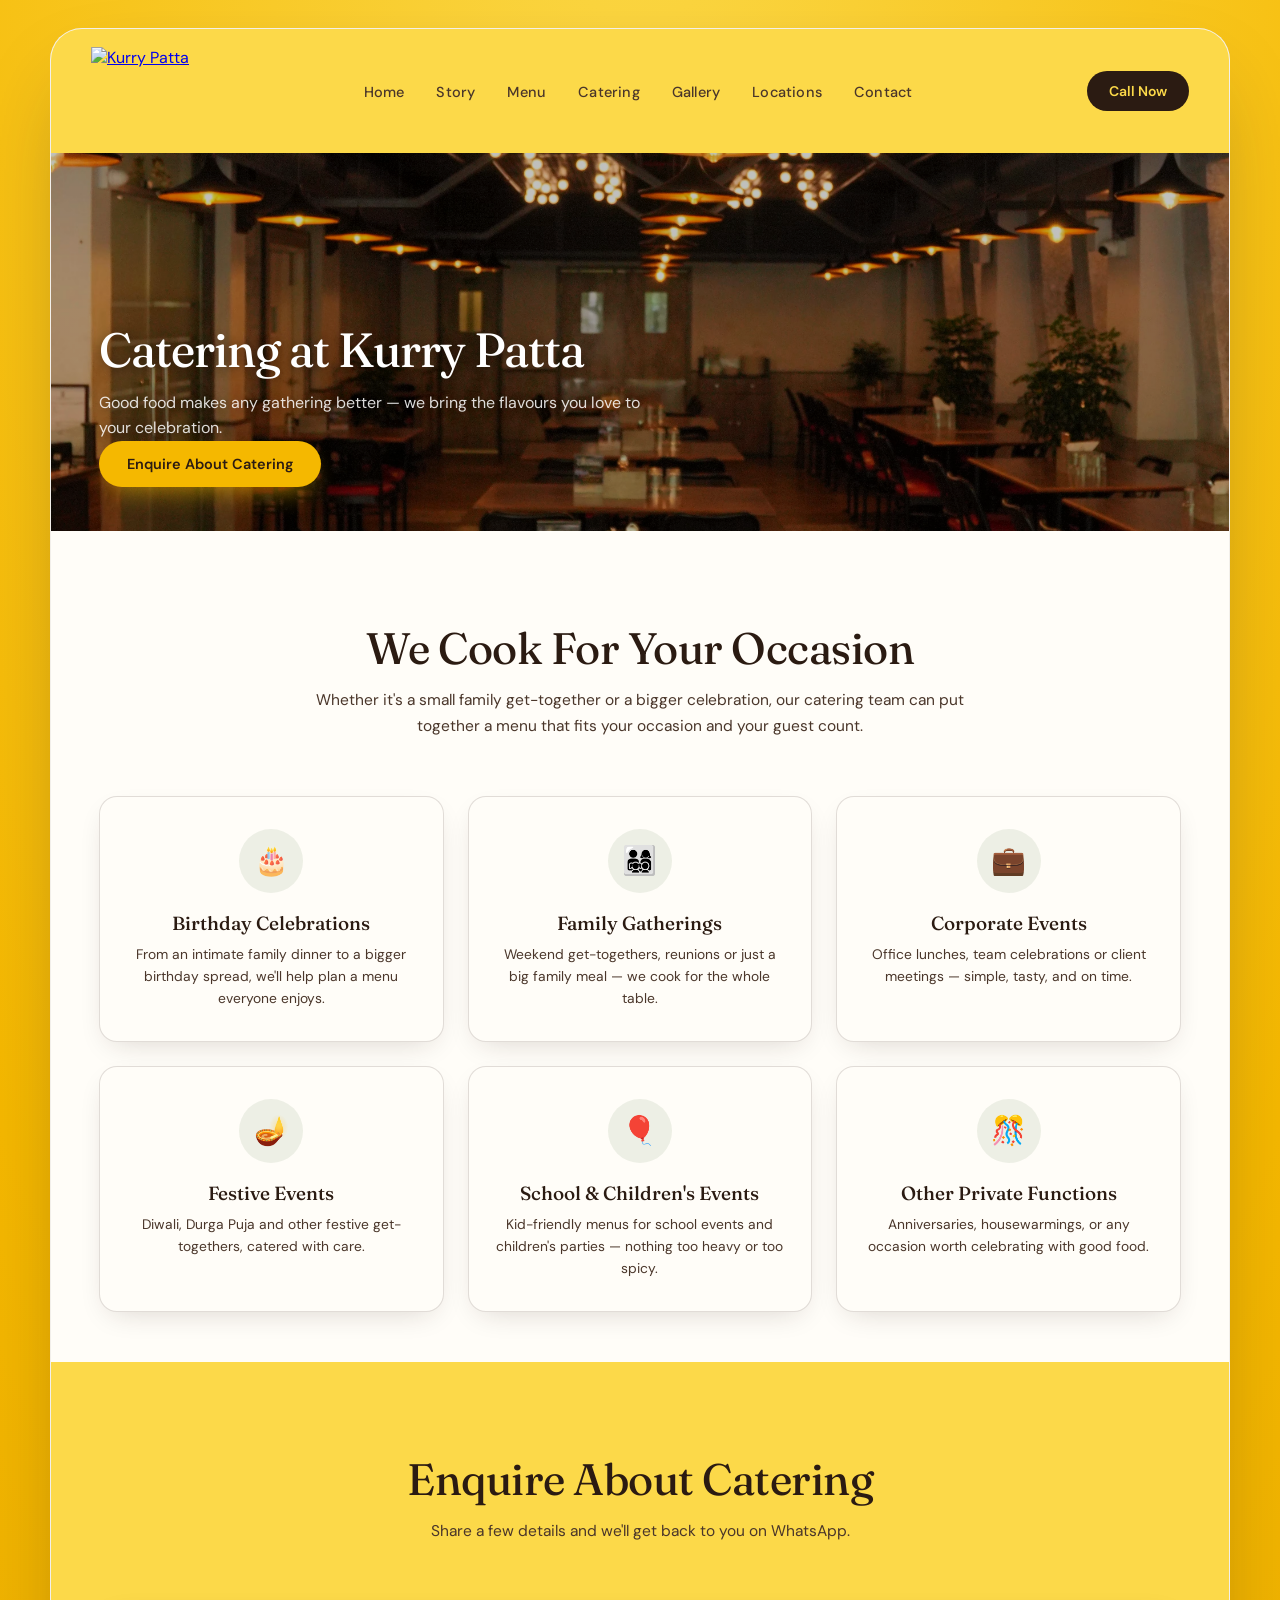
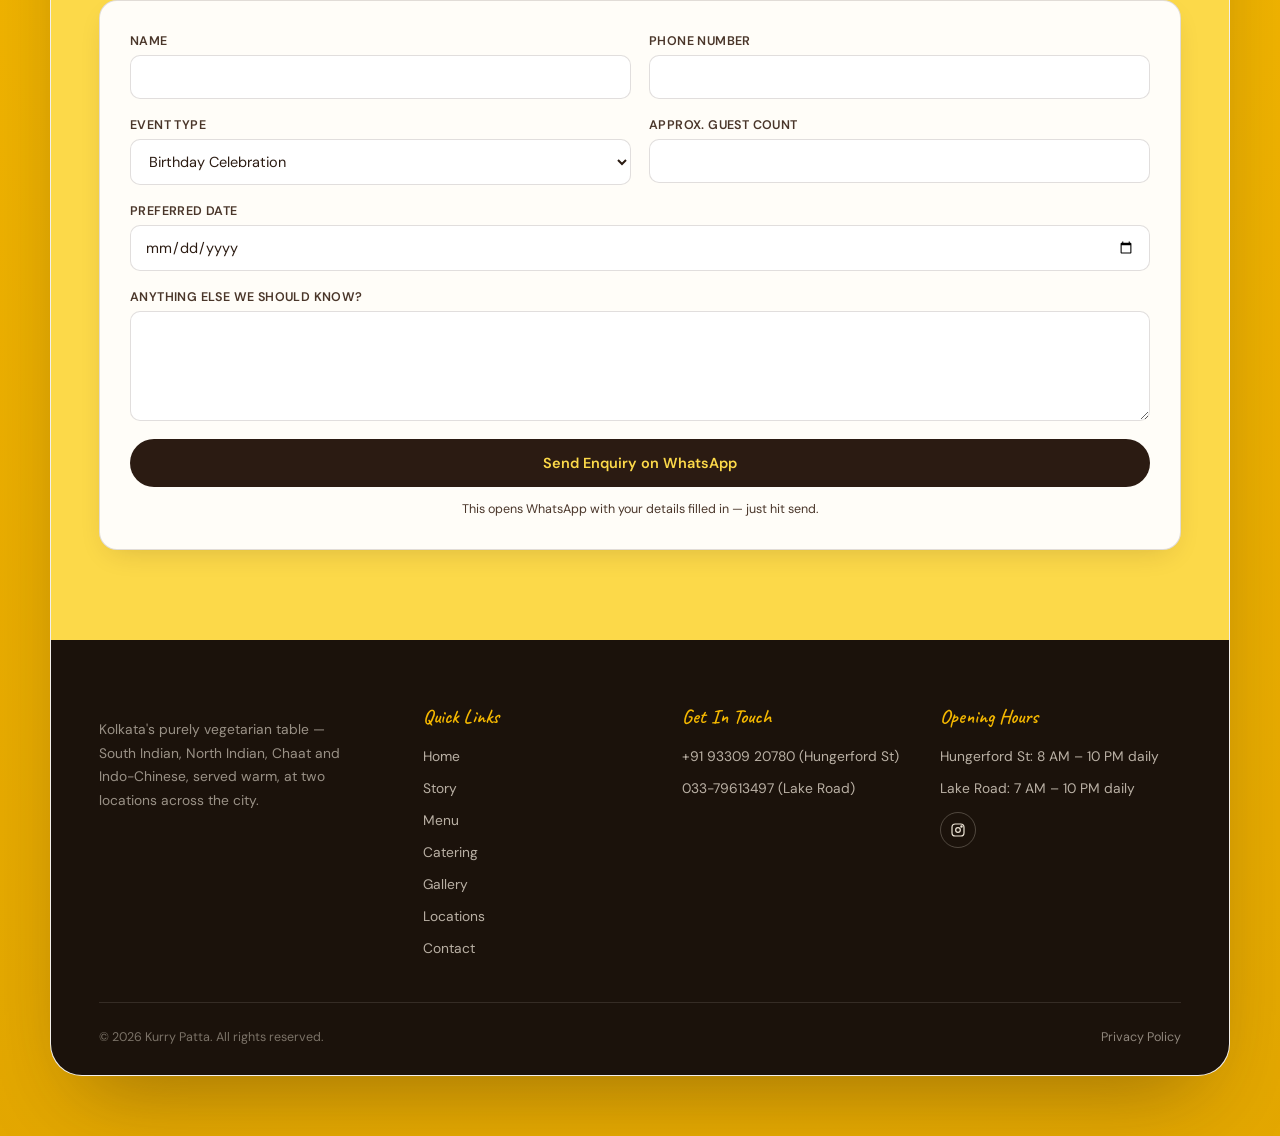
==== catering.html @ 16b78f04 "Update catering.html" ====
<!DOCTYPE html>
<html lang="en">
<head>
<meta charset="UTF-8">
<meta name="viewport" content="width=device-width, initial-scale=1.0">
<title>Catering | Kurry Patta</title>
<meta name="description" content="Kurry Patta catering for birthdays, family gatherings, corporate events, festive occasions, school events and private functions across Kolkata.">
<link rel="canonical" href="https://kurrypata.in/catering.html">
<link rel="preconnect" href="https://fonts.googleapis.com">
<link rel="preconnect" href="https://fonts.gstatic.com" crossorigin>
<link href="https://fonts.googleapis.com/css2?family=Fraunces:ital,opsz,wght@0,9..144,300;0,9..144,450;0,9..144,600;1,9..144,500&family=Caveat:wght@500;600;700&family=DM+Sans:wght@400;500;600&display=swap" rel="stylesheet">
<link rel="stylesheet" href="style.css">
</head>
<body>

<div class="card">

  <!-- NAV -->
  <nav class="nav">
    <div class="nav-logo">
      <a href="index.html"><img src="https://ritam1997-sudo.github.io/schema/kurry-logo-bg-new.png" alt="Kurry Patta"></a>
    </div>
    <ul class="nav-links">
      <li><a href="index.html">Home</a></li>
      <li><a href="story.html">Story</a></li>
      <li><a href="menu.html">Menu</a></li>
      <li><a href="catering.html">Catering</a></li>
      <li><a href="gallery.html">Gallery</a></li>
      <li><a href="index.html#visit">Locations</a></li>
      <li><a href="contact.html">Contact</a></li>
    </ul>
    <button class="nav-toggle" aria-label="Toggle menu" aria-expanded="false">
      <span></span><span></span><span></span>
    </button>
    <a href="tel:+919330920780" class="nav-cta">Call Now</a>
  </nav>

  <!-- PAGE HERO -->
  <!-- PENDING: replace with an actual Kurry Patta catering photo from client's shared folder -->
  <header class="hero page-hero">
    <img src="https://ritam1997-sudo.github.io/kurry-patta/kurry-in-3.avif" alt="Catering at Kurry Patta">
    <div class="hero-content">
      <h1>Catering at Kurry Patta</h1>
      <p>Good food makes any gathering better — we bring the flavours you love to your celebration.</p>
      <div class="hero-btns">
        <a href="#enquiry" class="btn-primary">Enquire About Catering</a>
      </div>
    </div>
  </header>

  <!-- INTRO -->
  <section style="padding-bottom:50px;">
    <div class="section-head">
      <h2>We Cook For Your Occasion</h2>
      <p>Whether it's a small family get-together or a bigger celebration, our catering team can put together a menu that fits your occasion and your guest count.</p>
    </div>

    <div class="icon-grid">
      <div class="icon-card">
        <div class="icon-glyph">🎂</div>
        <h3>Birthday Celebrations</h3>
        <p>From an intimate family dinner to a bigger birthday spread, we'll help plan a menu everyone enjoys.</p>
      </div>
      <div class="icon-card">
        <div class="icon-glyph">👨‍👩‍👧‍👦</div>
        <h3>Family Gatherings</h3>
        <p>Weekend get-togethers, reunions or just a big family meal — we cook for the whole table.</p>
      </div>
      <div class="icon-card">
        <div class="icon-glyph">💼</div>
        <h3>Corporate Events</h3>
        <p>Office lunches, team celebrations or client meetings — simple, tasty, and on time.</p>
      </div>
      <div class="icon-card">
        <div class="icon-glyph">🪔</div>
        <h3>Festive Events</h3>
        <p>Diwali, Durga Puja and other festive get-togethers, catered with care.</p>
      </div>
      <div class="icon-card">
        <div class="icon-glyph">🎈</div>
        <h3>School & Children's Events</h3>
        <p>Kid-friendly menus for school events and children's parties — nothing too heavy or too spicy.</p>
      </div>
      <div class="icon-card">
        <div class="icon-glyph">🎊</div>
        <h3>Other Private Functions</h3>
        <p>Anniversaries, housewarmings, or any occasion worth celebrating with good food.</p>
      </div>
    </div>
  </section>

  <!-- ENQUIRY FORM -->
  <section id="enquiry" style="background: var(--ivory);">
    <div class="section-head">
      <h2>Enquire About Catering</h2>
      <p>Share a few details and we'll get back to you on WhatsApp.</p>
    </div>

    <form class="simple-form whatsapp-form" data-whatsapp="918910767125">
      <div class="form-row">
        <div class="form-field">
          <label for="cat-name">Name</label>
          <input type="text" id="cat-name" name="name" data-label="Name" required>
        </div>
        <div class="form-field">
          <label for="cat-phone">Phone Number</label>
          <input type="tel" id="cat-phone" name="phone" data-label="Phone" required>
        </div>
      </div>
      <div class="form-row">
        <div class="form-field">
          <label for="cat-event">Event Type</label>
          <select id="cat-event" name="event_type" data-label="Event Type">
            <option>Birthday Celebration</option>
            <option>Family Gathering</option>
            <option>Corporate Event</option>
            <option>Festive Event</option>
            <option>School / Children's Event</option>
            <option>Other Private Function</option>
          </select>
        </div>
        <div class="form-field">
          <label for="cat-guests">Approx. Guest Count</label>
          <input type="number" id="cat-guests" name="guests" data-label="Guests" min="1">
        </div>
      </div>
      <div class="form-row">
        <div class="form-field full">
          <label for="cat-date">Preferred Date</label>
          <input type="date" id="cat-date" name="date" data-label="Preferred Date">
        </div>
      </div>
      <div class="form-row">
        <div class="form-field full">
          <label for="cat-message">Anything Else We Should Know?</label>
          <textarea id="cat-message" name="message" data-label="Message" rows="4"></textarea>
        </div>
      </div>
      <button type="submit">Send Enquiry on WhatsApp</button>
      <p class="form-note">This opens WhatsApp with your details filled in — just hit send.</p>
    </form>
  </section>

  <!-- FOOTER -->
  <footer>
    <div class="footer-grid">
      <div class="footer-brand">
        <img src="https://ritam1997-sudo.github.io/schema/footer_logo-removebg-preview.png" alt="Kurry Patta" onerror="this.style.display='none'">
        <p>Kolkata's purely vegetarian table — South Indian, North Indian, Chaat and Indo-Chinese, served warm, at two locations across the city.</p>
      </div>
      <div class="footer-col">
        <h4>Quick Links</h4>
        <ul>
          <li><a href="index.html">Home</a></li>
          <li><a href="story.html">Story</a></li>
          <li><a href="menu.html">Menu</a></li>
          <li><a href="catering.html">Catering</a></li>
          <li><a href="gallery.html">Gallery</a></li>
          <li><a href="index.html#visit">Locations</a></li>
          <li><a href="contact.html">Contact</a></li>
        </ul>
      </div>
      <div class="footer-col">
        <h4>Get In Touch</h4>
        <ul>
          <li><a href="tel:+919330920780">+91 93309 20780 (Hungerford St)</a></li>
          <li><a href="tel:+913379613497">033-79613497 (Lake Road)</a></li>
        </ul>
      </div>
      <div class="footer-col">
        <h4>Opening Hours</h4>
        <ul>
          <li><span>Hungerford St: 8 AM – 10 PM daily</span></li>
          <li><span>Lake Road: 7 AM – 10 PM daily</span></li>
        </ul>
        <div class="footer-social" style="margin-top:14px;">
          <a href="#" aria-label="Instagram">
            <svg width="16" height="16" viewBox="0 0 24 24" fill="none" stroke="currentColor" stroke-width="1.8"><rect x="3" y="3" width="18" height="18" rx="5"/><circle cx="12" cy="12" r="3.5"/><circle cx="17.2" cy="6.8" r="1"/></svg>
          </a>
        </div>
      </div>
    </div>
    <div class="footer-bottom">
      <p>© 2026 Kurry Patta. All rights reserved.</p>
      <div class="legal-links">
        <a href="privacy.html">Privacy Policy</a>
      </div>
    </div>
  </footer>

</div>

<!-- MOBILE-ONLY: WhatsApp + Call buttons -->
<div class="mobile-contact-btns">
  <a href="https://wa.me/919330920780" class="btn-whatsapp" aria-label="Chat on WhatsApp" target="_blank" rel="noopener">
    <svg viewBox="0 0 24 24" fill="#fff"><path d="M17.5 14.4c-.3-.1-1.7-.8-1.9-.9-.3-.1-.4-.1-.6.1-.2.3-.7.9-.8 1-.2.2-.3.2-.5.1-.3-.1-1.2-.4-2.3-1.4-.9-.8-1.4-1.7-1.6-2-.2-.3 0-.5.1-.6.1-.1.3-.3.4-.5.1-.1.2-.3.3-.4.1-.2 0-.3 0-.5-.1-.1-.6-1.5-.9-2-.2-.5-.4-.4-.6-.5h-.5c-.2 0-.5.1-.7.3-.3.3-1 1-1 2.4s1 2.8 1.2 3c.1.2 2 3.1 4.9 4.3.7.3 1.2.5 1.6.6.7.2 1.3.2 1.8.1.5-.1 1.7-.7 1.9-1.4.2-.7.2-1.2.2-1.4-.1-.1-.3-.2-.5-.3z"/><path d="M12 2C6.5 2 2 6.5 2 12c0 1.9.5 3.6 1.4 5.1L2 22l5-1.3c1.4.8 3.1 1.3 4.9 1.3 5.5 0 10-4.5 10-10S17.5 2 12 2zm0 18c-1.6 0-3.1-.4-4.4-1.2l-.3-.2-3 .8.8-2.9-.2-.3C4.3 15 3.8 13.5 3.8 12c0-4.5 3.7-8.2 8.2-8.2s8.2 3.7 8.2 8.2-3.7 8.2-8.2 8.2z"/></svg>
  </a>
  <a href="tel:+919330920780" class="btn-call" aria-label="Call Kurry Patta">
    <svg viewBox="0 0 24 24" fill="none" stroke="#fff" stroke-width="1.8"><path d="M22 16.92v3a2 2 0 0 1-2.18 2 19.79 19.79 0 0 1-8.63-3.07 19.5 19.5 0 0 1-6-6 19.79 19.79 0 0 1-3.07-8.67A2 2 0 0 1 4.11 2h3a2 2 0 0 1 2 1.72c.13.99.36 1.96.68 2.9a2 2 0 0 1-.45 2.11L8.09 9.91a16 16 0 0 0 6 6l1.18-1.18a2 2 0 0 1 2.11-.45c.94.32 1.91.55 2.9.68A2 2 0 0 1 22 16.92z"/></svg>
  </a>
</div>

<script src="script.js" defer></script>
</body>
</html>
---- style.css ----
:root{
  --marigold: #F5B800;
  --marigold-deep: #C98A00;
  --marigold-soft: #FFD84D;
  --ink: #2B1B12;
  --ink-soft: #4A362A;
  --leaf: #4C7A3C;
  --leaf-light: #7CA85E;
  --ivory: #FCD949;
  --card: #FFFDF8;
  --charcoal: #1B120B;
  --hairline: rgba(43,27,18,0.14);
  --shadow-lg: 0 40px 90px -30px rgba(43,27,18,0.4);
  --shadow-sm: 0 10px 30px -12px rgba(43,27,18,0.2);
  --radius-outer: 32px;
  --radius-inner: 18px;
}

*{box-sizing:border-box;}
html{scroll-behavior:smooth; overflow-x:hidden;}
body{
  margin:0;
  overflow-x:hidden;
  background: radial-gradient(130% 130% at 50% -10%, #FCD949 0%, #F5B800 55%, #E0A400 100%);
  font-family:'DM Sans', sans-serif;
  color:var(--ink);
  -webkit-font-smoothing:antialiased;
  padding: 28px 16px 60px;
}

.display{ font-family:'Fraunces', serif; }
.script{ font-family:'Caveat', cursive; }

.card{
  max-width: 1180px;
  margin: 0 auto;
  background: var(--card);
  border-radius: var(--radius-outer);
  box-shadow: var(--shadow-lg);
  overflow: hidden;
  border: 1px solid rgba(43,27,18,0.06);
}

/* ---------- NAV ---------- */
.nav{
  display:flex;
  align-items:center;
  justify-content:space-between;
  padding: 18px 40px;
  background: var(--ivory);
  position:relative;
}
.nav-logo{ display:flex; align-items:center; gap:10px; }
.nav-logo img{ height:88px; width:auto; display:block; } /* enlarged per client request */
.nav-links{ display:flex; gap:32px; list-style:none; margin:0; padding:0; }
.nav-links a{
  color: var(--ink-soft); text-decoration:none; font-size:14.5px; font-weight:500;
  letter-spacing:.2px;
  position:relative;
}
.nav-links a::after{
  content:""; position:absolute; left:0; bottom:-6px; width:0; height:1.5px; background:var(--leaf);
  transition:width .25s ease;
}
.nav-links a:hover::after{ width:100%; }
.nav-cta{
  background: var(--ink); color:var(--ivory); border:none; padding:11px 22px;
  border-radius: 999px; font-size:14px; font-weight:600; cursor:pointer; font-family:inherit;
  transition: transform .2s ease, background .2s ease;
  text-decoration:none; display:inline-flex; align-items:center; gap:8px;
}
.nav-cta:hover{ background: var(--leaf); transform: translateY(-1px); }

/* Hamburger toggle (mobile only) */
.nav-toggle{
  display:none;
  flex-direction:column;
  justify-content:center;
  align-items:center;
  gap:5px;
  width:38px;
  height:38px;
  background:none;
  border:none;
  cursor:pointer;
  padding:0;
  z-index:1001;
}
.nav-toggle span{
  display:block;
  width:22px;
  height:2px;
  background: var(--ink);
  border-radius:2px;
  transition: transform .25s ease, opacity .25s ease;
}
.nav-toggle.is-open span:nth-child(1){ transform: translateY(7px) rotate(45deg); }
.nav-toggle.is-open span:nth-child(2){ opacity:0; }
.nav-toggle.is-open span:nth-child(3){ transform: translateY(-7px) rotate(-45deg); }

/* ---------- HERO ---------- */
.hero{
  position:relative;
  min-height: 76vh;
  max-height: 680px;
  display:flex;
  align-items:flex-end;
  background: #111;
}
.hero img{
  position:absolute; inset:0; width:100%; height:100%; object-fit:cover; opacity:.92;
  filter: brightness(0.82) saturate(1.05);
}
.hero::before{
  content:""; position:absolute; inset:0;
  background:
    linear-gradient(90deg, rgba(10,7,4,0.65) 0%, rgba(10,7,4,0.35) 40%, rgba(10,7,4,0.05) 65%),
    linear-gradient(180deg, rgba(10,7,4,0.25) 0%, rgba(10,7,4,0.2) 40%, rgba(10,7,4,0.85) 100%);
}
.hero-content{
  position:relative; z-index:2; padding: 60px 48px 56px; color:#fff; width:100%;
}
.hero h1{
  font-family:'Fraunces', serif; font-weight:450; font-size: clamp(34px,5.4vw,60px);
  margin:0 0 14px; line-height:1.05; letter-spacing:-1px; max-width:760px;
  text-shadow: 0 2px 12px rgba(0,0,0,0.45);
}
.hero p{
  max-width:560px; font-size:16px; line-height:1.6; color:rgba(255,255,255,0.85); margin:0 0 28px;
  font-weight:400;
  text-shadow: 0 2px 12px rgba(0,0,0,0.45);
}
.hero-btns{ display:flex; gap:14px; flex-wrap:wrap; }
.btn-primary{
  background: var(--marigold); color: var(--ink); border:none; padding:14px 28px;
  border-radius:999px; font-weight:600; font-size:14.5px; cursor:pointer; font-family:inherit;
  box-shadow: 0 12px 26px -10px rgba(244,180,0,0.7);
  transition: transform .2s ease;
  text-decoration:none; display:inline-flex; align-items:center; gap:8px;
}
.btn-primary:hover{ transform: translateY(-2px); }
.btn-ghost{
  background: rgba(255,255,255,0.08); color:#fff; border:1px solid rgba(255,255,255,0.4);
  padding:14px 26px; border-radius:999px; font-weight:600; font-size:14.5px; cursor:pointer;
  font-family:inherit; backdrop-filter: blur(4px);
}

/* Inner-page hero (Story, Gallery, Contact, Catering) — shorter than the home hero */
.hero.page-hero{
  min-height: 42vh;
  max-height: 380px;
}
.hero.page-hero .hero-content{
  padding: 44px 48px;
}
.hero.page-hero h1{
  font-size: clamp(30px,4.6vw,48px);
  max-width:640px;
}
.hero.page-hero p{
  margin-bottom:0;
}

/* ---------- INTERIOR SHOWCASE (after hero — inner pages) ---------- */
.interior-showcase{ padding-top:74px; padding-bottom:74px; }
.interior-showcase .section-head{ margin-bottom:44px; }
.interior-grid{
  display:grid; grid-template-columns: repeat(4, 1fr); gap:20px;
}
.interior-item{
  position:relative; border-radius: var(--radius-inner); overflow:hidden;
  box-shadow: var(--shadow-sm); aspect-ratio: 3/4;
}
.interior-item img{
  width:100%; height:100%; object-fit:cover; display:block; transition: transform .5s ease;
}
.interior-item:hover img{ transform: scale(1.08); }

/* ---------- SECTION SHARED ---------- */
section{ padding: 90px 48px; position:relative; }
.section-head{ text-align:center; max-width:680px; margin:0 auto 56px; }
.section-head h2{
  font-family:'Fraunces', serif; font-weight:450; font-size: clamp(30px,4vw,44px); margin:0 0 12px; letter-spacing:-.5px;
}
.section-head p{ color:var(--ink-soft); font-size:15.5px; line-height:1.7; margin:0; }

/* ---------- WELCOME ---------- */
.welcome{ background: var(--ivory); }
.welcome-wrap{
  display:grid; grid-template-columns: 0.9fr 1.1fr; gap:56px; align-items:center;
}
.welcome-art{
  position:relative; border-radius: 24px; overflow:hidden; box-shadow: var(--shadow-sm);
  aspect-ratio: 4/5;
}
.welcome-art img{ width:100%; height:100%; object-fit:cover; }
.welcome-copy h2{
  font-family:'Fraunces', serif; font-weight:450; font-size: clamp(28px,3.6vw,40px); margin:0 0 18px; letter-spacing:-.5px;
}
.welcome-copy p{ color:var(--ink-soft); font-size:15.5px; line-height:1.8; margin:0 0 16px; }
.welcome-stats{ display:flex; gap:36px; margin-top:28px; flex-wrap:wrap; }
.stat b{ display:block; font-family:'Fraunces', serif; font-size:30px; color:var(--ink); }
.stat span{ font-size:12.5px; color:var(--ink-soft); text-transform:uppercase; letter-spacing:.5px; }
.stat.rating-stat b{ display:flex; align-items:center; gap:6px; }
.stat.rating-stat .stars{ color:var(--marigold-deep); font-size:16px; letter-spacing:1px; }

/* ---------- WHY KURRY PATTA (ICONS) ---------- */
.icon-grid{
  display:grid; grid-template-columns: repeat(3, 1fr); gap:24px;
}
.icon-card{
  background: var(--card); border:1px solid var(--hairline); border-radius: var(--radius-inner);
  padding: 32px 26px; text-align:center; box-shadow: var(--shadow-sm);
  transition: transform .3s ease, box-shadow .3s ease;
}
.icon-card:hover{ transform: translateY(-6px); box-shadow: 0 24px 50px -20px rgba(43,27,18,0.3); }
.icon-card .icon-glyph{
  width:64px; height:64px; border-radius:50%; background: rgba(76,122,60,0.1);
  display:flex; align-items:center; justify-content:center; font-size:28px;
  margin: 0 auto 18px;
}
.icon-card h3{ font-family:'Fraunces', serif; font-weight:500; font-size:19px; margin:0 0 8px; }
.icon-card p{ font-size:13.8px; color:var(--ink-soft); line-height:1.6; margin:0; }

/* ---------- MENU / FOOD GRID ---------- */
.cuisine-pills{
  display:flex; flex-wrap:wrap; justify-content:center; gap:10px; margin:-20px auto 44px;
}
.cuisine-pills span{
  background: var(--card); border:1px solid var(--hairline); color:var(--ink-soft);
  font-size:13px; font-weight:600; padding:9px 18px; border-radius:999px; letter-spacing:.2px;
}
.menu-grid{
  display:grid; grid-template-columns: repeat(3, 1fr); gap: 26px;
}
.dish-card{
  background: var(--card); border:1px solid var(--hairline); border-radius: var(--radius-inner);
  overflow:hidden; box-shadow: var(--shadow-sm); transition: transform .3s ease, box-shadow .3s ease;
}
.dish-card:hover{ transform: translateY(-6px); box-shadow: 0 24px 50px -20px rgba(43,27,18,0.3); }
.dish-img{ height:200px; overflow:hidden; background:#F0E9D8; display:flex; align-items:center; justify-content:center; }
.dish-img img{ width:100%; height:100%; object-fit:cover; display:block; transition: transform .5s ease; }
.dish-img.placeholder{ font-family:'Caveat', cursive; font-size:16px; color:var(--ink-soft); text-align:center; padding:20px; }
.dish-card:hover .dish-img img{ transform: scale(1.08); }
.dish-body{ padding:20px 22px 24px; }
.dish-top{ display:flex; align-items:flex-start; justify-content:space-between; gap:10px; margin-bottom:6px; }
.dish-top h3{ font-family:'Fraunces', serif; font-weight:500; font-size:20px; margin:0; }
.dish-price{ font-family:'Caveat', cursive; font-size:22px; color:var(--marigold-deep); font-weight:700; white-space:nowrap; }
.dish-body p{ font-size:13.8px; color:var(--ink-soft); line-height:1.55; margin:0 0 10px; }
.dish-tag{
  display:inline-flex; align-items:center; gap:5px; font-size:11.5px; font-weight:600;
  color:var(--leaf); background: rgba(76,122,60,0.1); padding:4px 10px; border-radius:999px;
  letter-spacing:.3px; text-transform:uppercase; margin-top:10px;
}
.menu-cta-wrap{
  display:flex; justify-content:center; margin-top:44px;
}
.btn-menu{
  background: var(--ink); color:var(--ivory); border:none; padding:15px 32px;
  border-radius:999px; font-weight:600; font-size:14.5px; cursor:pointer; font-family:inherit;
  text-decoration:none; display:inline-flex; align-items:center; gap:8px;
  box-shadow: 0 14px 30px -12px rgba(43,27,18,0.5);
  transition: transform .2s ease, background .2s ease;
}
.btn-menu:hover{ background: var(--leaf); transform: translateY(-2px); }

/* ---------- CELEBRATE ---------- */
.celebrate{
  background: radial-gradient(120% 140% at 15% 15%, #3E6A31 0%, #2B4B22 55%, #1E3618 100%);
  position:relative; overflow:hidden;
}
.celebrate::before{
  content:""; position:absolute; inset:0; opacity:.5; pointer-events:none;
  background-image: radial-gradient(rgba(245,184,0,0.14) 1.5px, transparent 1.5px);
  background-size: 26px 26px;
}
.celebrate-wrap{
  display:grid; grid-template-columns: 1.1fr 0.9fr; gap:56px; align-items:center;
  position:relative; z-index:1;
}
.celebrate-art{
  position:relative; border-radius: 24px; overflow:hidden; box-shadow: 0 30px 70px -25px rgba(0,0,0,0.6);
  aspect-ratio: 4/5; order:2; border:1px solid rgba(255,255,255,0.12);
}
.celebrate-art img{ width:100%; height:100%; object-fit:cover; }
.celebrate-copy h2{
  font-family:'Fraunces', serif; font-weight:450; font-size: clamp(28px,3.6vw,40px); margin:0 0 18px; letter-spacing:-.5px;
  color:#FBF6E8;
}
.celebrate-copy p{ color:rgba(251,246,232,0.8); font-size:15.5px; line-height:1.8; margin:0 0 16px; }
.celebrate-copy .hero-btns{ margin-top:12px; }
.celebrate-copy .btn-primary{ box-shadow: 0 12px 26px -10px rgba(0,0,0,0.5); }

/* ---------- GUEST EXPERIENCES / REVIEWS ---------- */
.reviews-grid{
  display:grid; grid-template-columns: repeat(3, 1fr); gap:26px;
}
.review-card{
  background: var(--card); border:1px solid var(--hairline); border-radius: var(--radius-inner);
  padding: 26px 24px; box-shadow: var(--shadow-sm); display:flex; flex-direction:column;
}
.review-stars{ color:var(--marigold-deep); font-size:14px; letter-spacing:2px; margin-bottom:12px; }
.review-card p{ font-size:14px; color:var(--ink-soft); line-height:1.7; margin:0 0 18px; flex:1; }
.review-who{ display:flex; align-items:center; gap:12px; }
.review-avatar{
  width:40px; height:40px; border-radius:50%; overflow:hidden; flex:none;
  background: rgba(76,122,60,0.15); display:flex; align-items:center; justify-content:center;
  color:var(--leaf); font-family:'Fraunces', serif; font-weight:600; font-size:14px;
}
.review-name{ font-weight:600; font-size:13.5px; color:var(--ink); }
.review-meta{ font-size:11.5px; color:var(--ink-soft); }
.reviews-cta{ display:flex; justify-content:center; margin-top:40px; }

/* ---------- VISIT US / BRANCHES ---------- */
.branches-grid{
  display:grid; grid-template-columns: 1fr 1fr; gap: 26px;
}
.branch-card{
  background: var(--card); border:1px solid var(--hairline); border-radius: var(--radius-inner);
  overflow:hidden; box-shadow: var(--shadow-sm); display:flex; flex-direction:column;
}
.branch-map{ height:190px; }
.branch-map iframe{ width:100%; height:100%; border:0; display:block; }
.branch-body{ padding:26px 26px 28px; flex:1; display:flex; flex-direction:column; }
.branch-body h3{ font-family:'Fraunces', serif; font-weight:500; font-size:24px; margin:0 0 14px; }
.branch-row{
  display:flex; align-items:flex-start; gap:10px; margin-bottom:10px; font-size:14px; color:var(--ink-soft); line-height:1.55;
}
.branch-row svg{ flex:none; margin-top:2px; }
.branch-row a{ color:var(--ink-soft); text-decoration:none; }
.branch-row a:hover{ color:var(--leaf); }
.branch-cta{
  margin-top:16px; display:inline-flex; align-items:center; justify-content:center; gap:6px;
  background: var(--ink); color:var(--ivory); text-decoration:none; padding:12px 20px;
  border-radius:999px; font-size:13.5px; font-weight:600; transition: background .2s ease, transform .2s ease;
}
.branch-cta:hover{ background: var(--leaf); transform: translateY(-1px); }

/* ---------- STORY PAGE (story.html) ---------- */
.story-row{
  display:grid;
  grid-template-columns: 0.85fr 1.15fr;
  gap:48px;
  align-items:center;
}
.story-row + .story-row{
  margin-top:70px;
}
.story-row.reverse .story-art{ order:2; }
.story-row.reverse .story-copy{ order:1; }
.story-art{
  position:relative; border-radius:24px; overflow:hidden; box-shadow: var(--shadow-sm);
  aspect-ratio: 4/5;
}
.story-art img{ width:100%; height:100%; object-fit:cover; display:block; }
.story-copy h2{
  font-family:'Fraunces', serif; font-weight:450; font-size: clamp(26px,3.4vw,36px);
  margin:0 0 16px; letter-spacing:-.5px;
}
.story-copy p{ color:var(--ink-soft); font-size:15.5px; line-height:1.8; margin:0; }

/* ---------- GALLERY PAGE (gallery.html) ---------- */
.gallery-filter{
  display:flex; flex-wrap:wrap; justify-content:center; gap:10px; margin:-20px auto 44px;
}
.gallery-filter button{
  background: var(--card); border:1px solid var(--hairline); color:var(--ink-soft);
  font-family:inherit; font-size:13px; font-weight:600; padding:10px 20px;
  border-radius:999px; letter-spacing:.2px; cursor:pointer; transition: background .2s ease, color .2s ease, border-color .2s ease;
}
.gallery-filter button:hover{ border-color: var(--leaf); color: var(--ink); }
.gallery-filter button.active{
  background: var(--ink); color: var(--ivory); border-color: var(--ink);
}
.gallery-grid{
  display:grid; grid-template-columns: repeat(4, 1fr); gap:20px;
  grid-auto-rows: 220px;
}
.gallery-item{
  position:relative; border-radius: var(--radius-inner); overflow:hidden;
  box-shadow: var(--shadow-sm);
}
.gallery-item img{
  width:100%; height:100%; object-fit:cover; display:block; transition: transform .5s ease;
}
.gallery-item:hover img{ transform: scale(1.08); }
.gallery-item.gallery-empty-item{
  background: var(--card); border:1px dashed var(--hairline); box-shadow:none;
  display:flex; align-items:center; justify-content:center;
}
.gallery-empty{
  font-family:'Caveat', cursive; font-size:18px; color:var(--ink-soft); text-align:center; padding:20px;
}

/* ---------- CONTACT PAGE (contact.html) ---------- */
.contact-wrap{
  display:grid; grid-template-columns: 0.85fr 1.15fr; gap:56px; align-items:start;
}
.contact-info h3{
  font-family:'Fraunces', serif; font-weight:500; font-size:24px; margin:0 0 22px;
}
.contact-row{
  display:flex; align-items:flex-start; gap:12px; margin-bottom:18px; font-size:14.5px;
  color:var(--ink-soft); line-height:1.6;
}
.contact-row svg{ flex:none; margin-top:2px; }
.contact-row a{ color:var(--ink-soft); text-decoration:none; }
.contact-row a:hover{ color:var(--leaf); }
.contact-note{
  margin-top:24px; padding-top:22px; border-top:1px solid var(--hairline);
  font-size:13.8px; color:var(--ink-soft); line-height:1.7;
}
.contact-note a{ color:var(--leaf); font-weight:600; text-decoration:none; }
.contact-note a:hover{ text-decoration:underline; }

/* ---------- FORMS (Contact + Catering) ---------- */
.simple-form{
  background: var(--card); border:1px solid var(--hairline); border-radius: var(--radius-inner);
  padding: 32px 30px; box-shadow: var(--shadow-sm);
}
.form-row{
  display:flex; gap:18px; margin-bottom:18px; flex-wrap:wrap;
}
.form-field{ flex:1 1 220px; display:flex; flex-direction:column; gap:6px; }
.form-field.full{ flex-basis:100%; }
.form-field label{
  font-size:12.5px; font-weight:600; color:var(--ink-soft); text-transform:uppercase; letter-spacing:.4px;
}
.form-field input,
.form-field select,
.form-field textarea{
  font-family:inherit; font-size:14.5px; color:var(--ink); background:#fff;
  border:1px solid var(--hairline); border-radius:10px; padding:12px 14px;
  outline:none; transition: border-color .2s ease, box-shadow .2s ease;
}
.form-field input:focus,
.form-field select:focus,
.form-field textarea:focus{
  border-color: var(--leaf); box-shadow: 0 0 0 3px rgba(76,122,60,0.15);
}
.form-field textarea{ resize:vertical; min-height:110px; }
.simple-form button[type="submit"]{
  width:100%; background: var(--ink); color:var(--ivory); border:none; padding:15px 24px;
  border-radius:999px; font-weight:600; font-size:14.5px; cursor:pointer; font-family:inherit;
  transition: background .2s ease, transform .2s ease;
}
.simple-form button[type="submit"]:hover{ background: var(--leaf); transform: translateY(-1px); }
.form-note{
  margin:14px 0 0; text-align:center; font-size:12.5px; color:var(--ink-soft);
}

/* ---------- LEGAL / POLICY CONTENT (privacy.html) ---------- */
.legal-content{
  max-width: 760px; margin: 0 auto;
}
.legal-updated{
  font-family:'Caveat', cursive; font-size:19px; color:var(--leaf); font-weight:600; margin:0 0 30px;
}
.legal-content h2{
  font-family:'Fraunces', serif; font-weight:500; font-size: clamp(20px,2.6vw,26px);
  color:var(--ink); margin: 40px 0 14px; letter-spacing:-.3px;
}
.legal-content h2:first-of-type{ margin-top:0; }
.legal-content p{
  color:var(--ink-soft); font-size:15px; line-height:1.8; margin:0 0 14px;
}
.legal-content ul{
  margin:0 0 16px; padding-left:22px; color:var(--ink-soft); font-size:15px; line-height:1.8;
}
.legal-content li{ margin-bottom:6px; }
.legal-content a{ color:var(--leaf); font-weight:600; text-decoration:none; }
.legal-content a:hover{ text-decoration:underline; }
.legal-content strong{ color:var(--ink); }

/* ---------- FOOTER ---------- */
footer{
  background: var(--charcoal); color: #EFE6D8; padding: 64px 48px 30px;
}
.footer-grid{
  display:grid; grid-template-columns: 1.3fr 1fr 1fr 1.1fr; gap:40px; padding-bottom:44px;
  border-bottom:1px solid rgba(239,230,216,0.12);
}
.footer-brand img{ height:44px; margin-bottom:14px; }
.footer-brand p{ font-size:13.8px; color:rgba(239,230,216,0.6); line-height:1.7; max-width:260px; }
.footer-col h4{
  font-family:'Caveat', cursive; font-size:20px; color:var(--marigold); margin:0 0 16px; font-weight:600;
}
.footer-col ul{ list-style:none; padding:0; margin:0; display:flex; flex-direction:column; gap:11px; }
.footer-col a, .footer-col span{ color:rgba(239,230,216,0.75); text-decoration:none; font-size:13.8px; }
.footer-col a:hover{ color:var(--marigold); }
.footer-bottom{
  display:flex; justify-content:space-between; align-items:center; padding-top:26px; flex-wrap:wrap; gap:12px;
}
.footer-bottom p{ font-size:12.5px; color:rgba(239,230,216,0.45); margin:0; }
.footer-bottom .legal-links{ display:flex; gap:16px; }
.footer-bottom .legal-links a{ font-size:12.5px; color:rgba(239,230,216,0.55); text-decoration:none; }
.footer-bottom .legal-links a:hover{ color:var(--marigold); }
.footer-social{ display:flex; gap:14px; }
.footer-social a{
  width:36px; height:36px; border-radius:50%; border:1px solid rgba(239,230,216,0.25);
  display:flex; align-items:center; justify-content:center; color:#EFE6D8; text-decoration:none;
  transition: background .2s ease, border-color .2s ease;
}
.footer-social a:hover{ background: var(--marigold); border-color:var(--marigold); color:var(--ink); }

/* ---------- RESPONSIVE ---------- */
@media (max-width: 900px){
  section{ padding: 64px 22px; }
  .nav{ padding:14px 22px; }
  .hero-content{ padding: 32px 24px 32px; }
  .hero{ min-height: 62vh; max-height: 560px; }
  .hero.page-hero{ min-height: 34vh; max-height: 300px; }
  .hero.page-hero .hero-content{ padding: 28px 24px; }
  .welcome-wrap, .celebrate-wrap{ grid-template-columns:1fr; }
  .celebrate-art{ order:0; }
  .welcome-art{ aspect-ratio: 16/10; }
  .celebrate-art{ aspect-ratio: 16/10; }
  .menu-grid{ grid-template-columns: repeat(2,1fr); }
  .icon-grid{ grid-template-columns: repeat(2,1fr); }
  .reviews-grid{ grid-template-columns: repeat(2,1fr); }
  .branches-grid{ grid-template-columns:1fr; }
  .footer-grid{ grid-template-columns: 1fr 1fr; }

  .story-row,
  .story-row.reverse{ grid-template-columns:1fr; }
  .story-row.reverse .story-art{ order:0; }
  .story-row.reverse .story-copy{ order:1; }
  .story-art{ aspect-ratio: 16/10; }
  .story-row + .story-row{ margin-top:48px; }

  .gallery-grid{ grid-template-columns: repeat(3,1fr); grid-auto-rows:180px; }

  .interior-showcase{ padding-top:54px; padding-bottom:54px; }
  .interior-grid{ grid-template-columns: repeat(2,1fr); }

  .contact-wrap{ grid-template-columns:1fr; }

  /* Mobile nav menu */
  .nav-toggle{ display:flex; }
  .nav-links{
    display:flex;
    flex-direction:column;
    position:absolute;
    top:100%;
    left:0;
    right:0;
    background:var(--ivory);
    gap:0;
    max-height:0;
    overflow:hidden;
    box-shadow: 0 18px 34px -14px rgba(43,27,18,0.3);
    transition: max-height .35s ease;
    z-index:1000;
    border-top:1px solid var(--hairline);
  }
  .nav-links.active{ max-height:480px; }
  .nav-links li{ width:100%; }
  .nav-links a{
    display:block;
    padding:15px 24px;
    border-bottom:1px solid var(--hairline);
    font-size:15px;
  }
  .nav-links a::after{ display:none; }
}
@media (max-width: 560px){
  .menu-grid{ grid-template-columns: 1fr; }
  .icon-grid{ grid-template-columns: 1fr; }
  .reviews-grid{ grid-template-columns: 1fr; }
  .footer-grid{ grid-template-columns: 1fr; }
  .hero{ min-height: 56vh; max-height: 460px; }
  .hero-content{ padding: 26px 20px 26px; }
  .hero h1{ font-size: 38px; }
  .hero p{ font-size:14.5px; }
  body{ padding: 14px 10px 40px; }
  .card{ border-radius: 22px; }
  section{ padding: 48px 18px; }
  .nav{ padding:12px 18px; }
  .nav-logo img{ height:68px; } /* enlarged per client request */
  .nav-cta{ padding:9px 16px; font-size:12.5px; }
  .section-head{ margin-bottom:38px; }
  .welcome-stats{ gap:22px; flex-wrap:wrap; }
  .cuisine-pills{ margin-top:0; }
  .footer-grid{ gap:30px; }
  .footer-bottom{ flex-direction:column; align-items:flex-start; }

  .gallery-grid{ grid-template-columns: repeat(2,1fr); grid-auto-rows:150px; gap:14px; }
  .gallery-filter{ margin-top:0; gap:8px; }
  .gallery-filter button{ padding:8px 14px; font-size:12px; }

  .interior-showcase{ padding-top:40px; padding-bottom:40px; }
  .interior-grid{ grid-template-columns: 1fr 1fr; gap:12px; }

  .simple-form{ padding:24px 20px; }
  .form-row{ gap:14px; }
}

/* ---------- MOBILE CONTACT BUTTONS ---------- */
.mobile-contact-btns{
  display:none; /* hidden by default (desktop) */
}

@media (max-width: 900px){
  .mobile-contact-btns{
    display:flex;
    flex-direction:column;
    gap:12px;
    position:fixed;
    right:16px;
    bottom:20px;
    z-index:999;
  }
  .mobile-contact-btns a{
    width:52px;
    height:52px;
    border-radius:50%;
    display:flex;
    align-items:center;
    justify-content:center;
    text-decoration:none;
    box-shadow: 0 10px 24px -8px rgba(43,27,18,0.45);
    transition: transform .2s ease;
  }
  .mobile-contact-btns a:active{
    transform: scale(0.92);
  }
  .btn-whatsapp{
    background: #25D366;
  }
  .btn-call{
    background: var(--ink);
  }
  .mobile-contact-btns svg{
    width:24px;
    height:24px;
  }
}
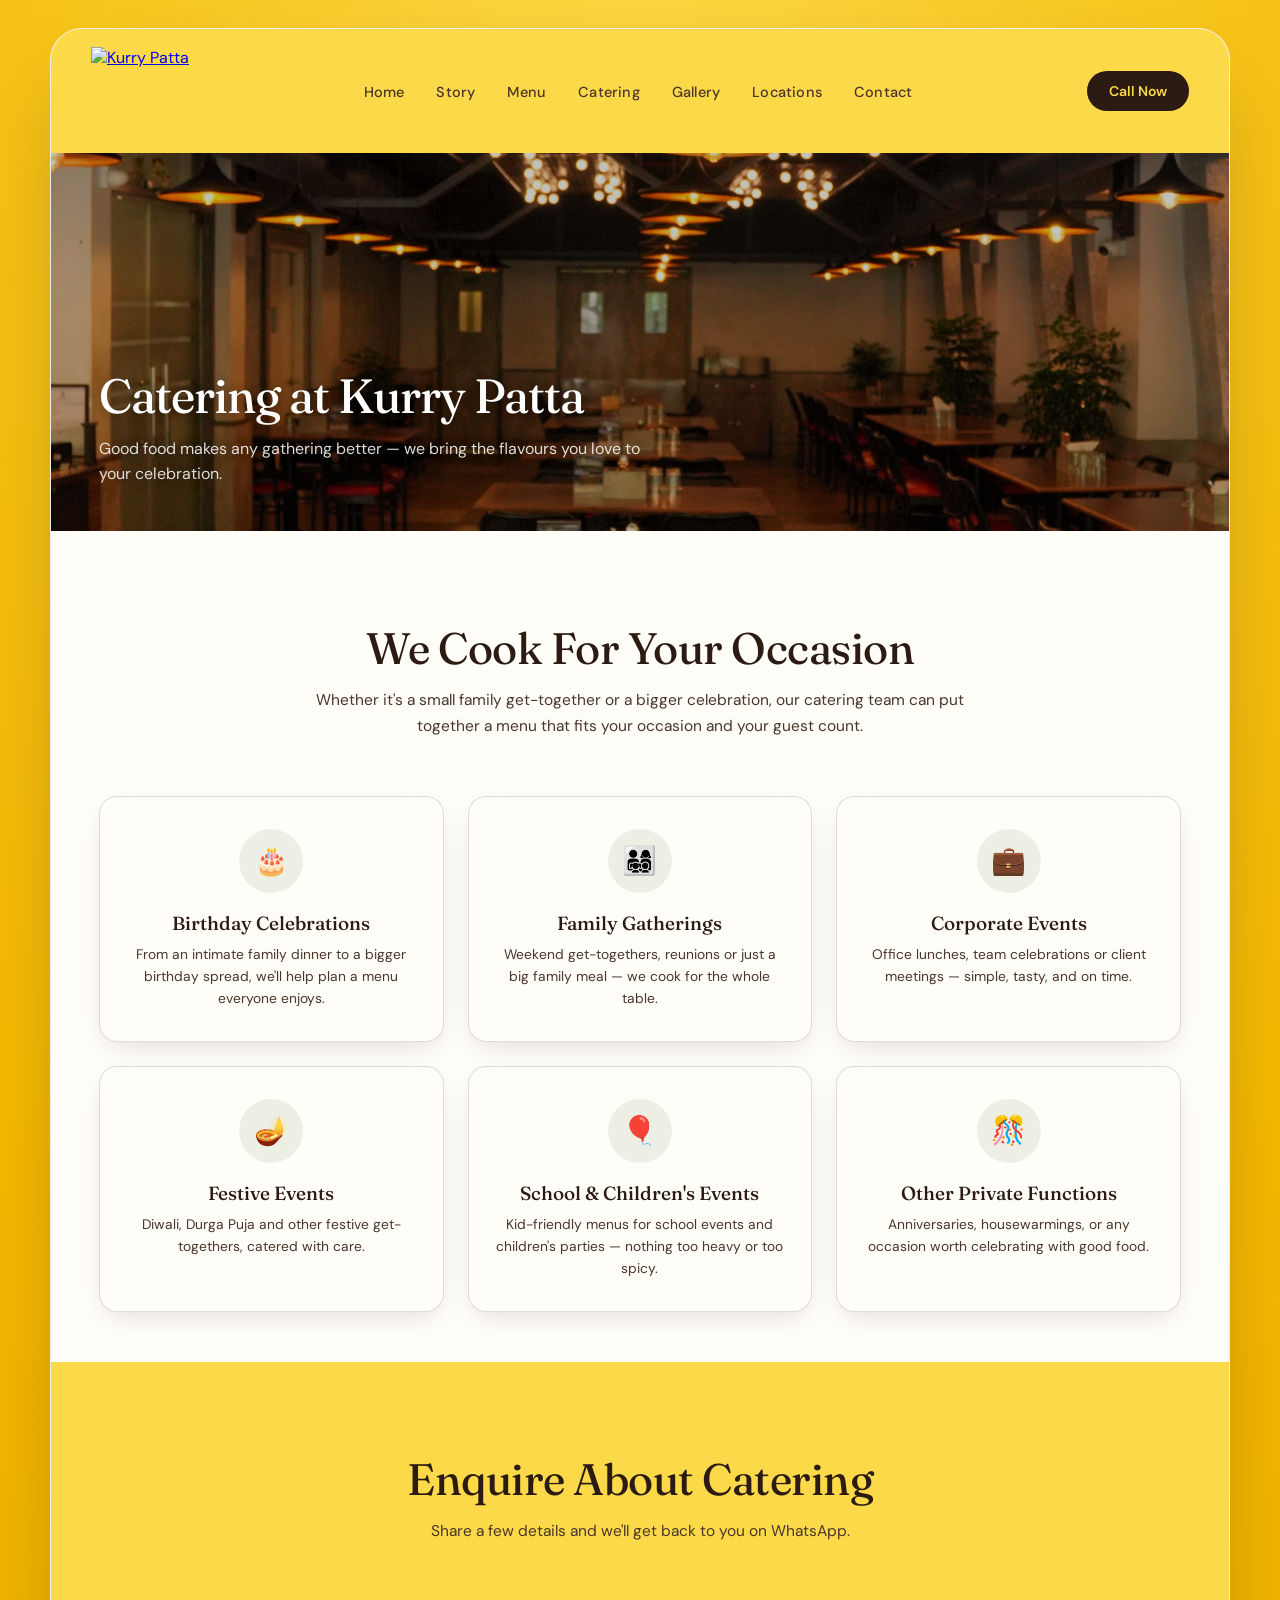
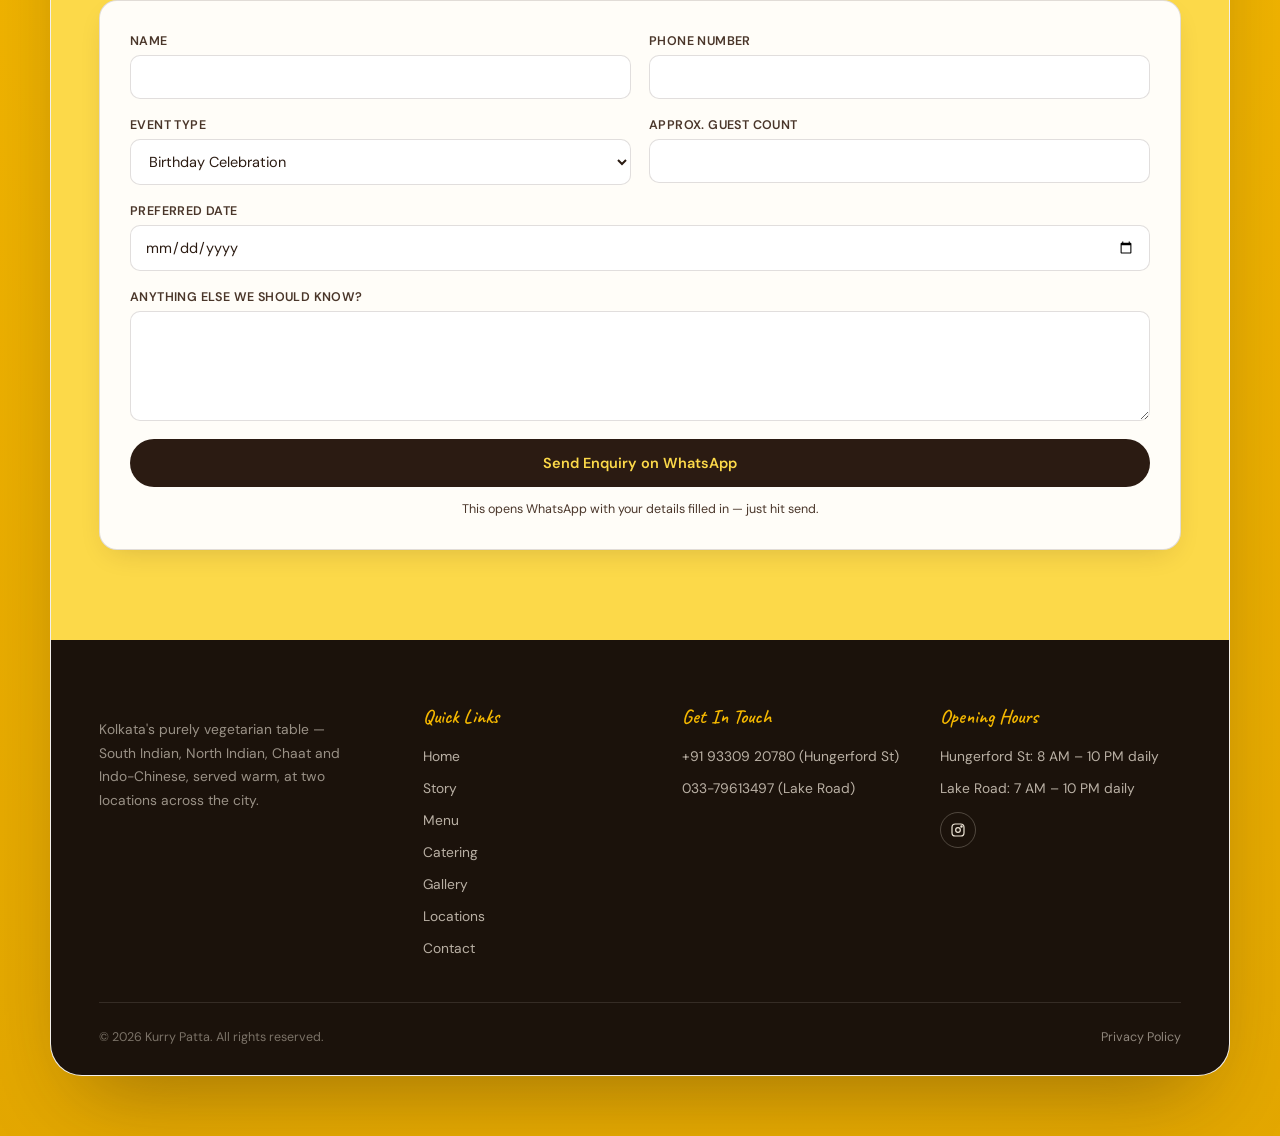
==== commit d9fe3990: "Update catering.html" ====
--- a/catering.html
+++ b/catering.html
@@ -42,9 +42,7 @@
     <div class="hero-content">
       <h1>Catering at Kurry Patta</h1>
       <p>Good food makes any gathering better — we bring the flavours you love to your celebration.</p>
-      <div class="hero-btns">
-        <a href="#enquiry" class="btn-primary">Enquire About Catering</a>
-      </div>
+      
     </div>
   </header>
 
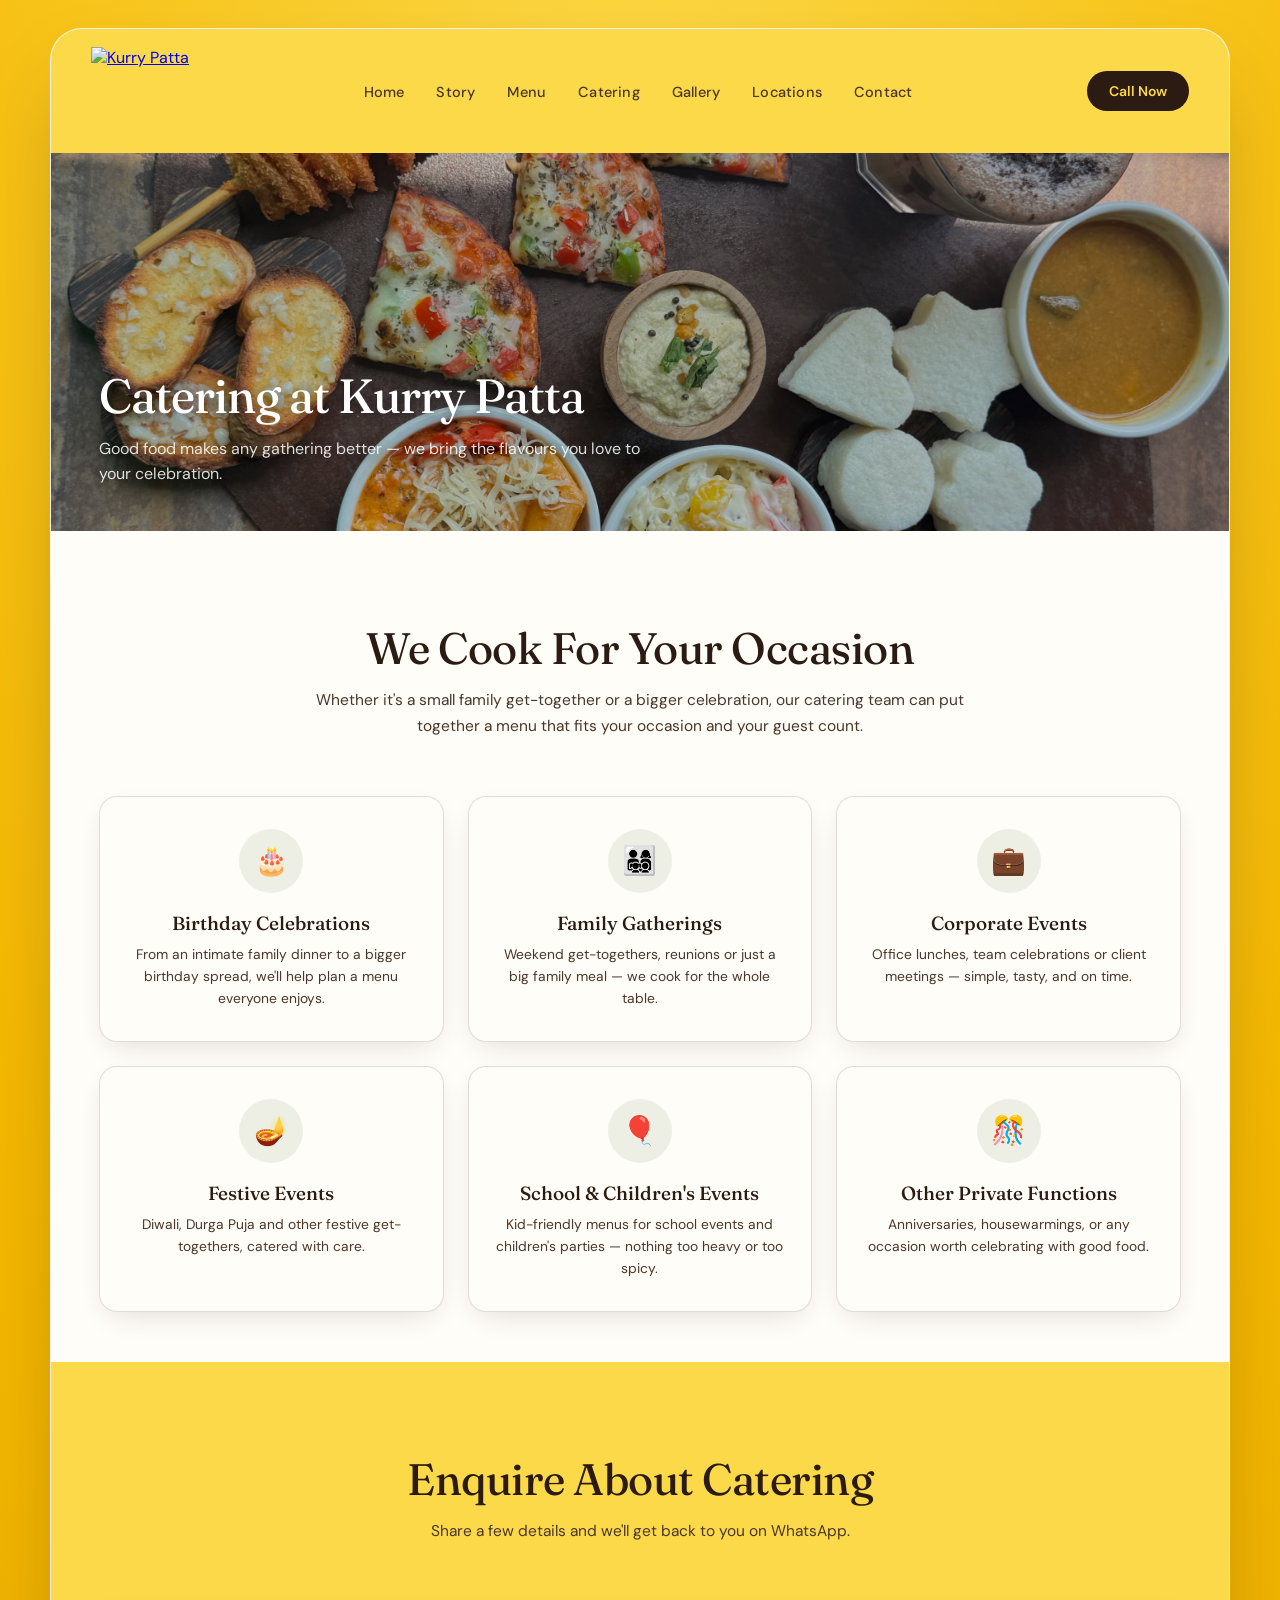
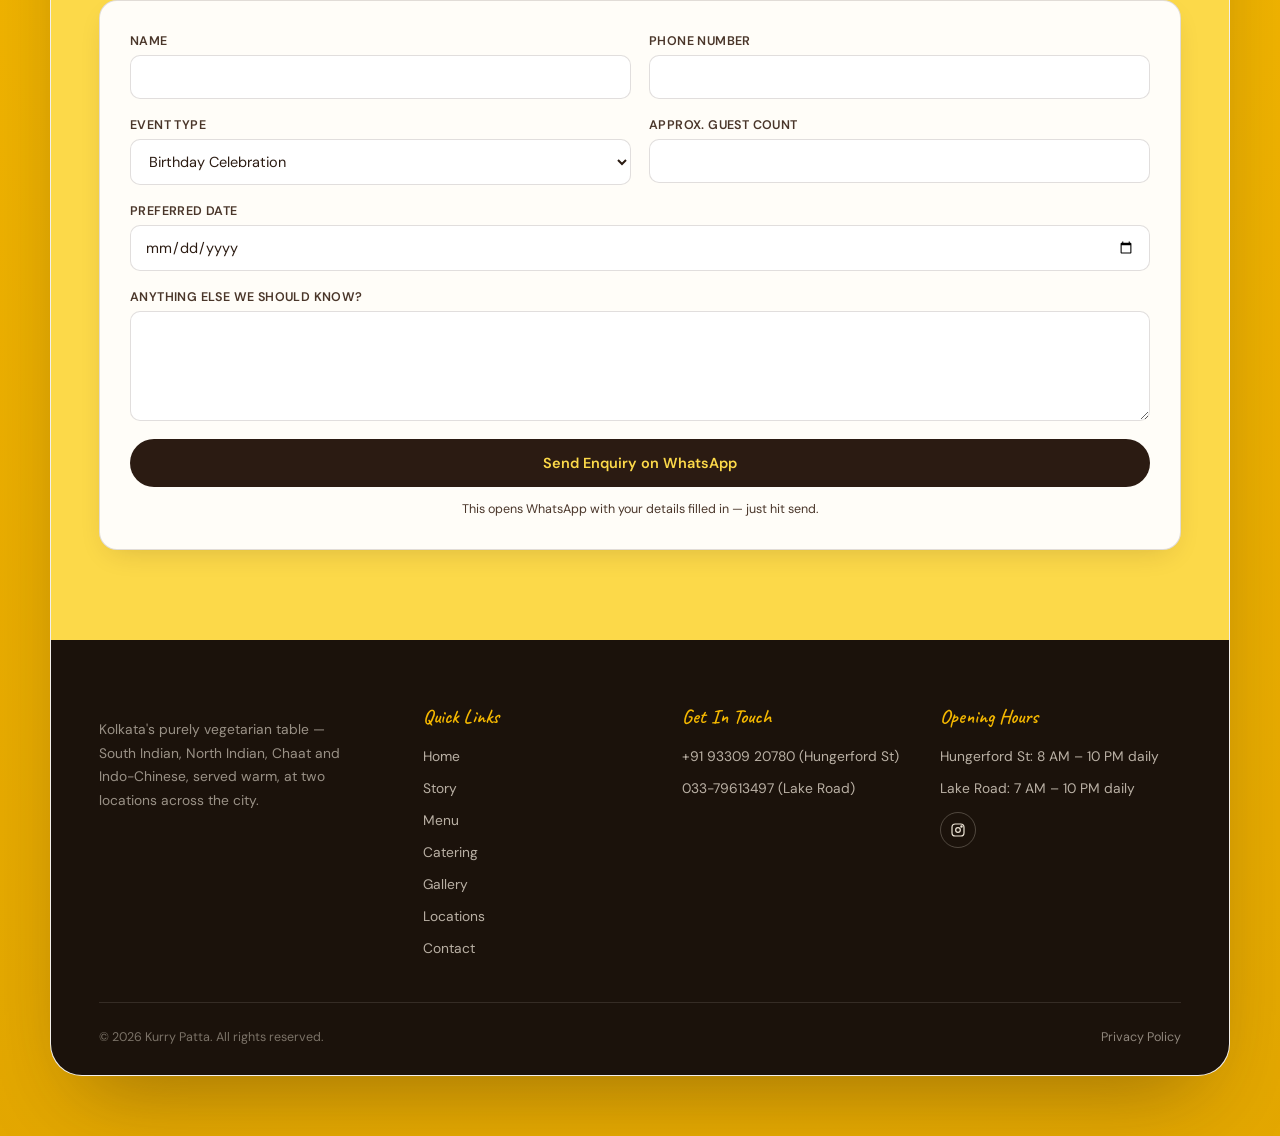
==== commit 848f8b21: "Update catering.html" ====
--- a/catering.html
+++ b/catering.html
@@ -38,7 +38,7 @@
   <!-- PAGE HERO -->
   <!-- PENDING: replace with an actual Kurry Patta catering photo from client's shared folder -->
   <header class="hero page-hero">
-    <img src="https://ritam1997-sudo.github.io/kurry-patta/kurry-in-3.avif" alt="Catering at Kurry Patta">
+    <img src="https://ritam1997-sudo.github.io/kurry-patta/catering-1.avif" alt="Catering at Kurry Patta">
     <div class="hero-content">
       <h1>Catering at Kurry Patta</h1>
       <p>Good food makes any gathering better — we bring the flavours you love to your celebration.</p>
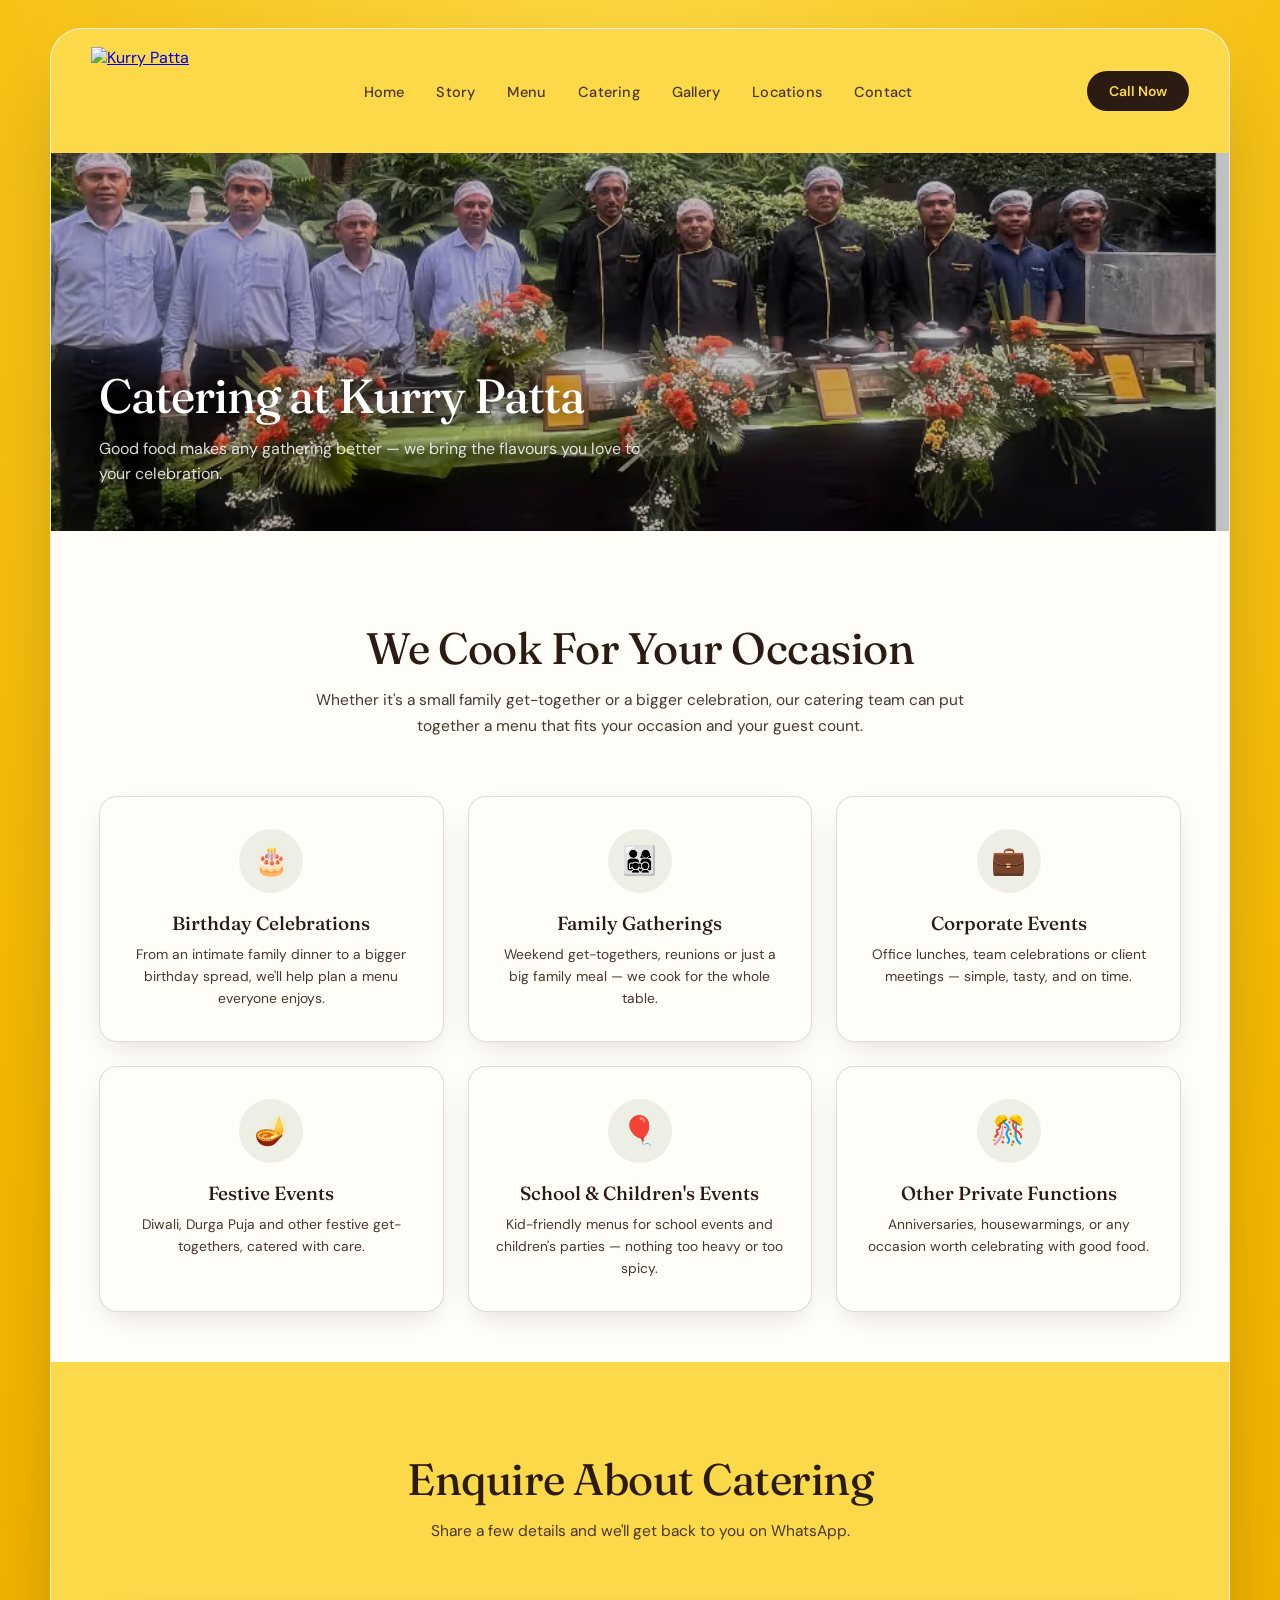
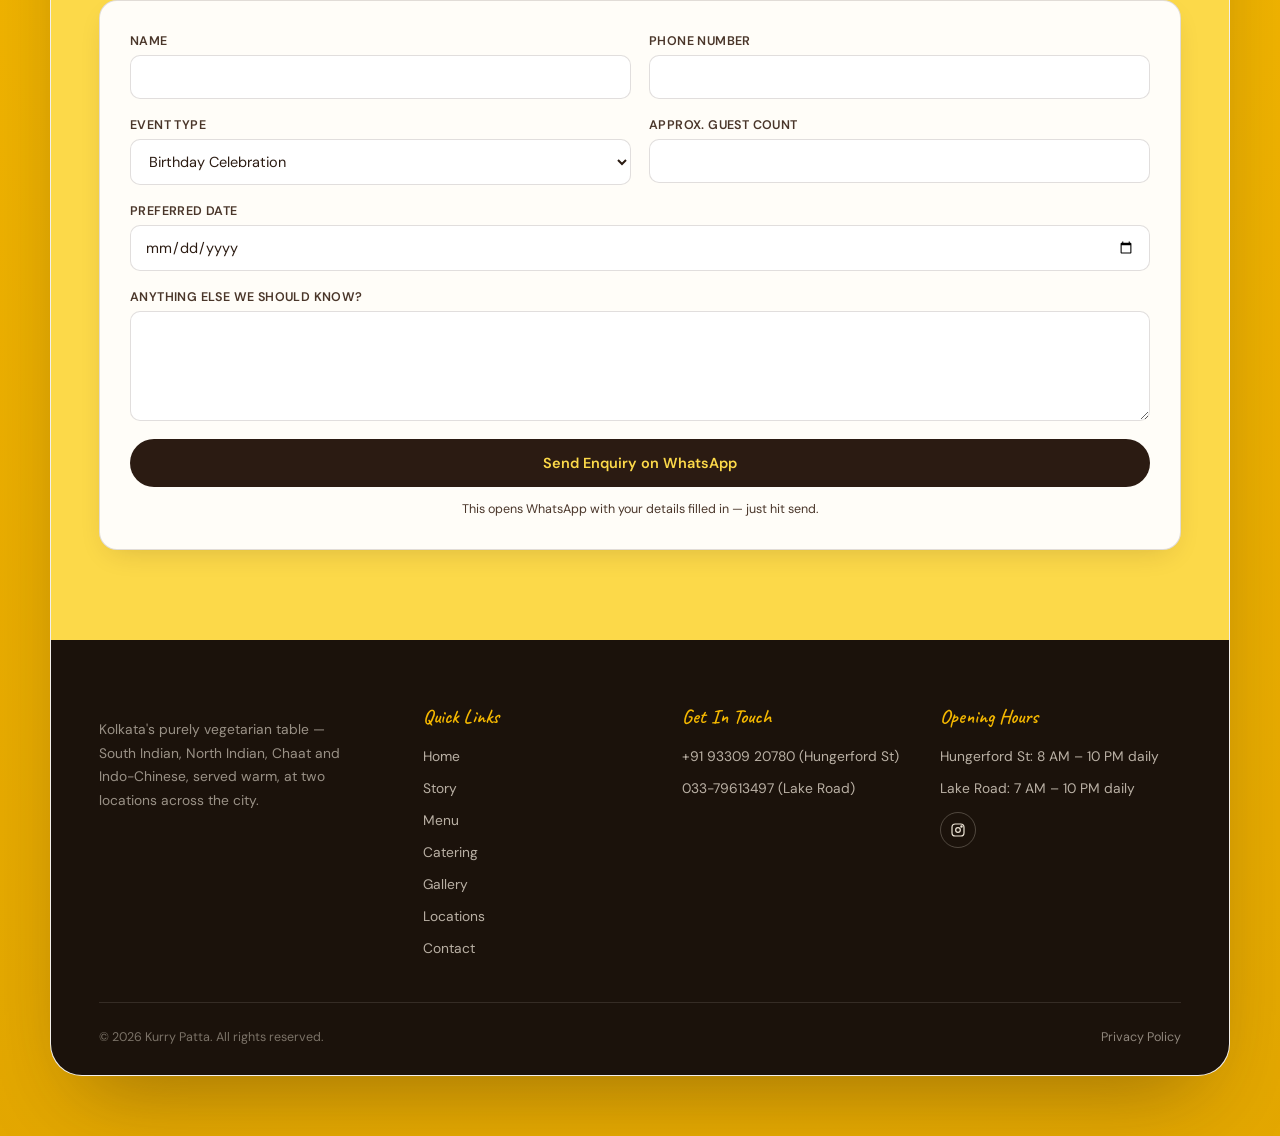
==== commit 12dbd9a7: "Update catering.html" ====
--- a/catering.html
+++ b/catering.html
@@ -12,7 +12,6 @@
 <link rel="stylesheet" href="style.css">
 </head>
 <body>
-
 <div class="card">
 
   <!-- NAV -->
@@ -38,7 +37,7 @@
   <!-- PAGE HERO -->
   <!-- PENDING: replace with an actual Kurry Patta catering photo from client's shared folder -->
   <header class="hero page-hero">
-    <img src="https://ritam1997-sudo.github.io/kurry-patta/catering-1.avif" alt="Catering at Kurry Patta">
+    <img src="https://ritam1997-sudo.github.io/kurry-patta/catering-teamm.avif" alt="Catering at Kurry Patta">
     <div class="hero-content">
       <h1>Catering at Kurry Patta</h1>
       <p>Good food makes any gathering better — we bring the flavours you love to your celebration.</p>
@@ -172,7 +171,7 @@
           <li><span>Lake Road: 7 AM – 10 PM daily</span></li>
         </ul>
         <div class="footer-social" style="margin-top:14px;">
-          <a href="#" aria-label="Instagram">
+          <a href="https://www.instagram.com/kurrypatta?igsi=cm14ZGVnNjZ5emk1" aria-label="Instagram">
             <svg width="16" height="16" viewBox="0 0 24 24" fill="none" stroke="currentColor" stroke-width="1.8"><rect x="3" y="3" width="18" height="18" rx="5"/><circle cx="12" cy="12" r="3.5"/><circle cx="17.2" cy="6.8" r="1"/></svg>
           </a>
         </div>
--- a/style.css
+++ b/style.css
@@ -357,7 +357,14 @@
   font-family:'Fraunces', serif; font-weight:450; font-size: clamp(26px,3.4vw,36px);
   margin:0 0 16px; letter-spacing:-.5px;
 }
+.story-art-wide{
+  aspect-ratio: 16/10;
+}
+@media (max-width: 900px){
+  .story-art-wide{ aspect-ratio: 16/10; } /* same as mobile default, kept for clarity */
+}
 .story-copy p{ color:var(--ink-soft); font-size:15.5px; line-height:1.8; margin:0; }
+
 
 /* ---------- GALLERY PAGE (gallery.html) ---------- */
 .gallery-filter{
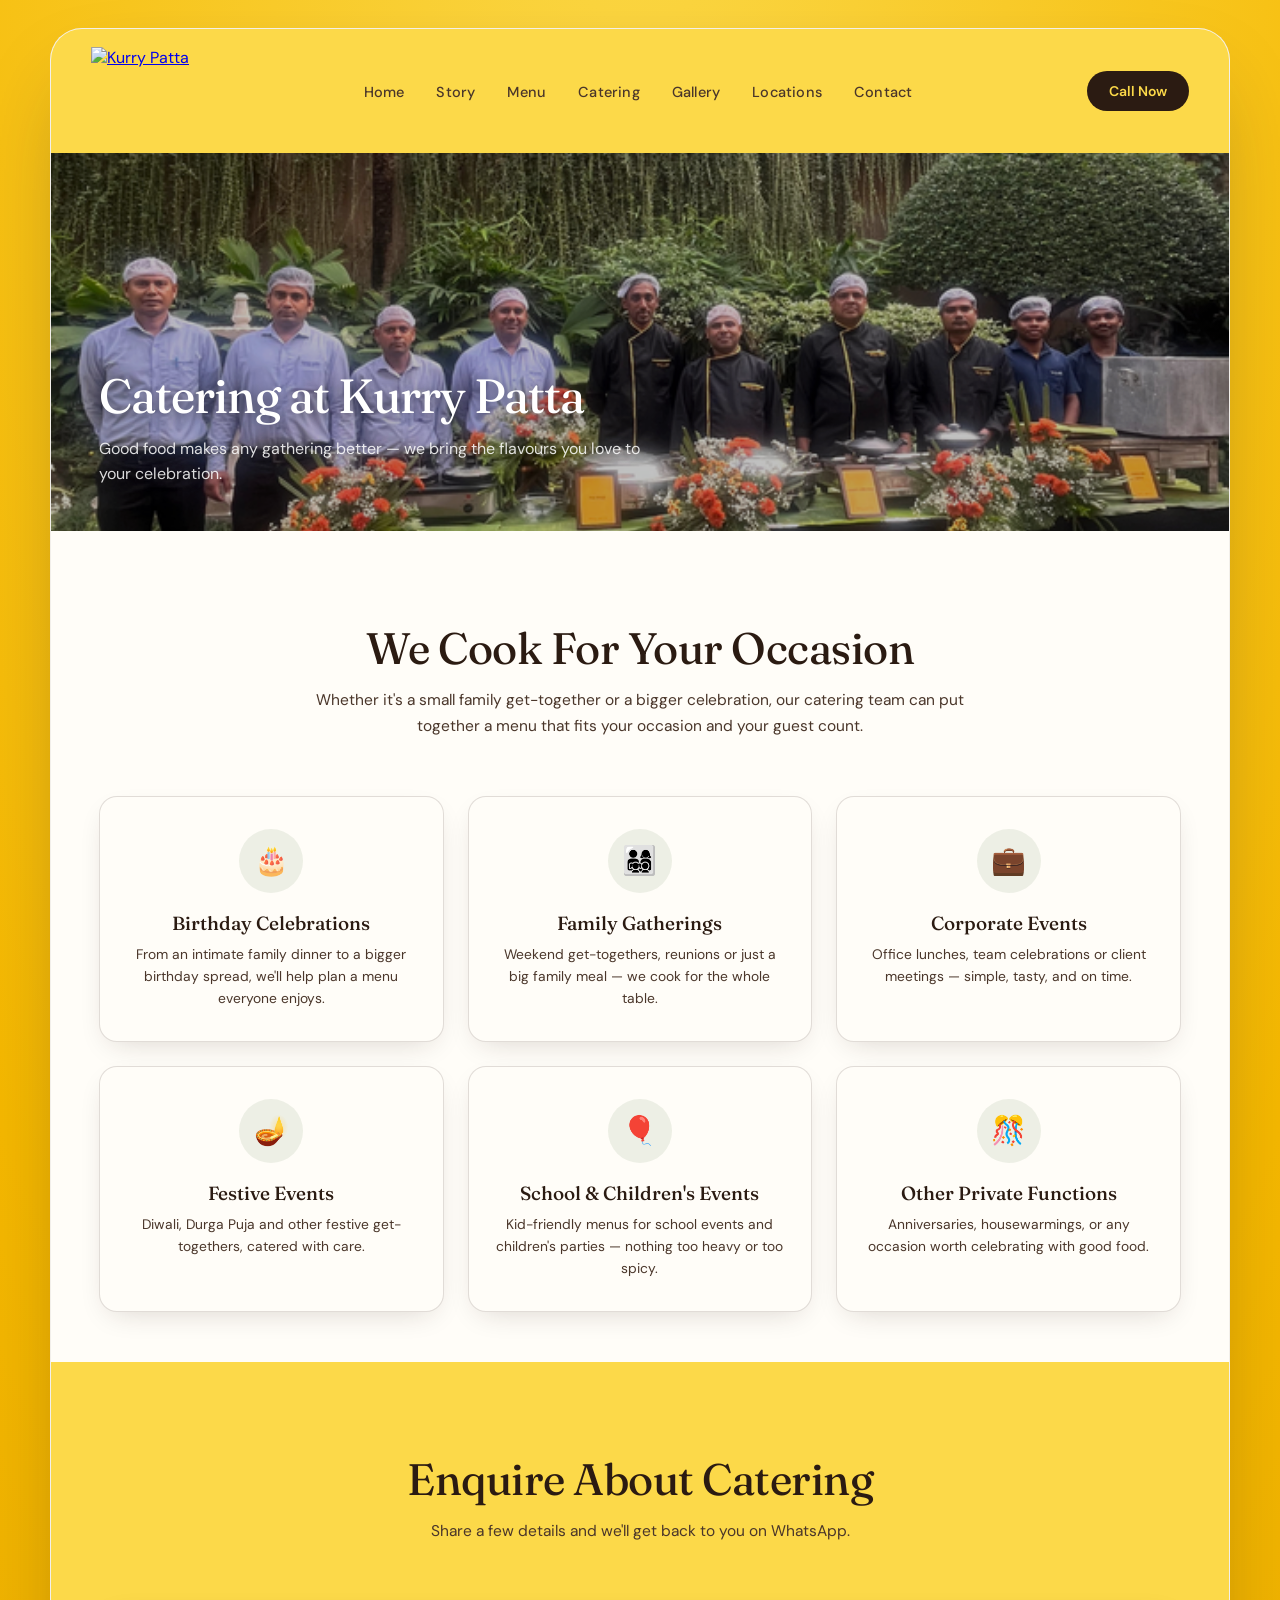
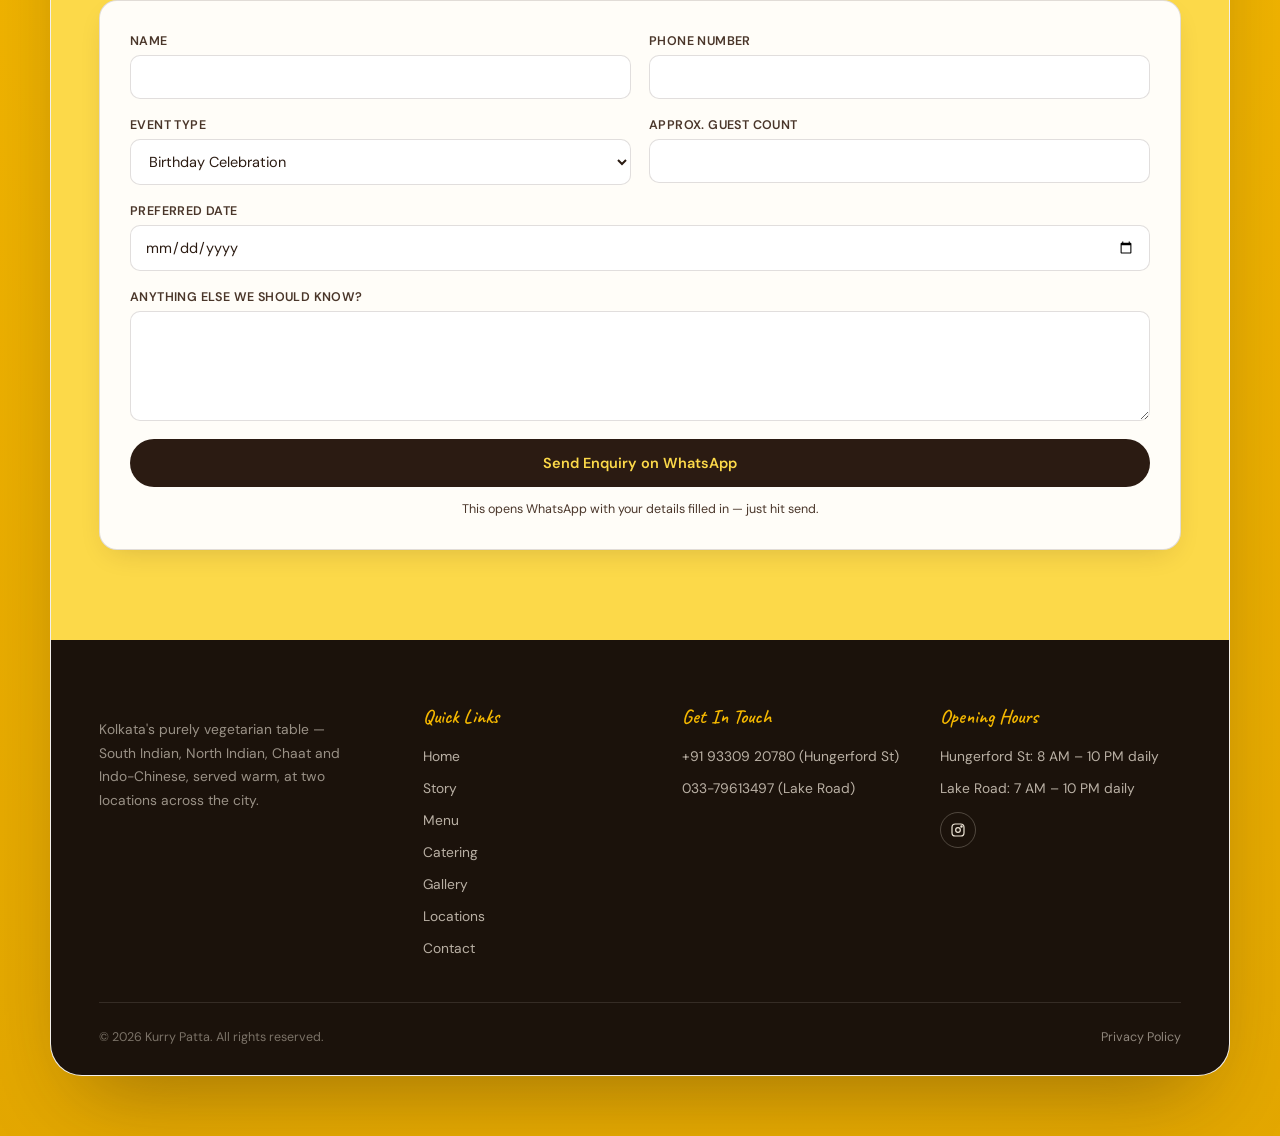
==== commit 215ba505: "Update catering.html" ====
--- a/catering.html
+++ b/catering.html
@@ -37,7 +37,7 @@
   <!-- PAGE HERO -->
   <!-- PENDING: replace with an actual Kurry Patta catering photo from client's shared folder -->
   <header class="hero page-hero">
-    <img src="https://ritam1997-sudo.github.io/kurry-patta/catering-teamm.avif" alt="Catering at Kurry Patta">
+    <img src="https://ritam1997-sudo.github.io/kurry-patta/catering-t.png" alt="Catering at Kurry Patta">
     <div class="hero-content">
       <h1>Catering at Kurry Patta</h1>
       <p>Good food makes any gathering better — we bring the flavours you love to your celebration.</p>
